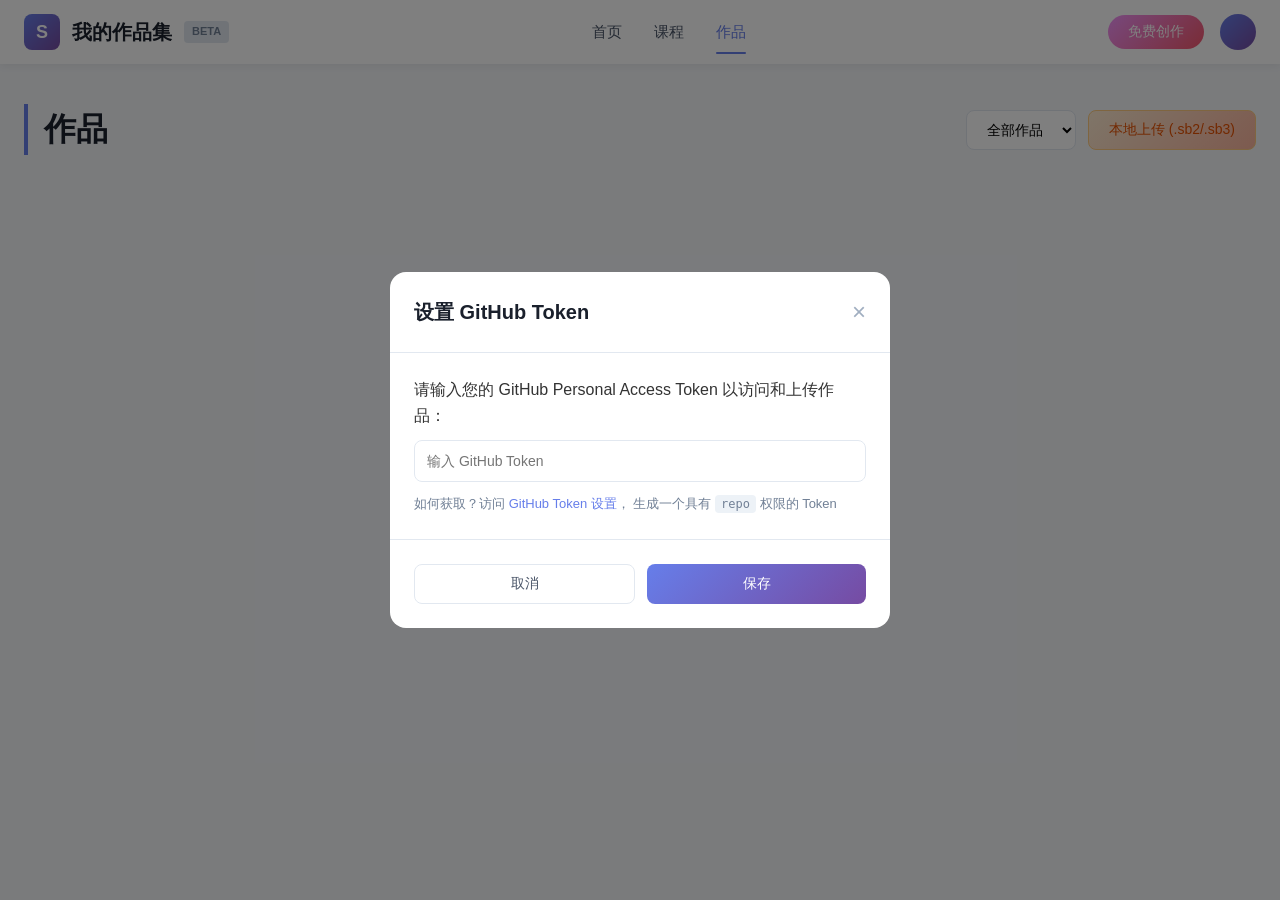
==== index.html @ a189ba2c "Add files via upload" ====
<!DOCTYPE html>
<html lang="zh-CN">
<head>
    <meta charset="UTF-8">
    <meta name="viewport" content="width=device-width, initial-scale=1.0">
    <title>我的作品集 - Scratch Projects</title>
    <link rel="stylesheet" href="styles.css">
</head>
<body>
    <!-- 顶部导航栏 -->
    <header class="header">
        <div class="header-container">
            <div class="logo">
                <span class="logo-icon">S</span>
                <span class="logo-text">我的作品集</span>
                <span class="beta-badge">BETA</span>
            </div>
            <nav class="nav">
                <a href="#" class="nav-item">首页</a>
                <a href="#" class="nav-item">课程</a>
                <a href="#" class="nav-item active">作品</a>
            </nav>
            <div class="header-actions">
                <button class="btn-create">免费创作</button>
                <div class="user-avatar"></div>
            </div>
        </div>
    </header>

    <!-- 主内容区域 -->
    <main class="main-content">
        <div class="content-container">
            <!-- 页面标题和操作栏 -->
            <div class="page-header">
                <h1 class="page-title">作品</h1>
                <div class="actions-bar">
                    <select class="filter-select">
                        <option value="all">全部作品</option>
                    </select>
                    <button class="btn-upload" onclick="showUploadModal()">
                        本地上传 (.sb2/.sb3)
                    </button>
                </div>
            </div>

            <!-- 作品列表 -->
            <div id="projects-grid" class="projects-grid">
                <!-- 作品卡片将通过JavaScript动态生成 -->
            </div>

            <!-- 加载提示 -->
            <div id="loading" class="loading" style="display: none;">
                <div class="spinner"></div>
                <p>加载中...</p>
            </div>
        </div>
    </main>

    <!-- Token设置模态框 -->
    <div id="token-modal" class="modal">
        <div class="modal-content">
            <div class="modal-header">
                <h2>设置 GitHub Token</h2>
                <button class="modal-close" onclick="closeTokenModal()">&times;</button>
            </div>
            <div class="modal-body">
                <p>请输入您的 GitHub Personal Access Token 以访问和上传作品：</p>
                <input type="password" id="token-input" class="token-input" placeholder="输入 GitHub Token">
                <p class="token-help">
                    如何获取？访问 
                    <a href="https://github.com/settings/tokens" target="_blank">GitHub Token 设置</a>，
                    生成一个具有 <code>repo</code> 权限的 Token
                </p>
            </div>
            <div class="modal-footer">
                <button class="btn btn-secondary" onclick="closeTokenModal()">取消</button>
                <button class="btn btn-primary" onclick="saveToken()">保存</button>
            </div>
        </div>
    </div>

    <!-- 上传文件模态框 -->
    <div id="upload-modal" class="modal">
        <div class="modal-content">
            <div class="modal-header">
                <h2>上传 Scratch 作品</h2>
                <button class="modal-close" onclick="closeUploadModal()">&times;</button>
            </div>
            <div class="modal-body">
                <div class="upload-area" id="upload-area">
                    <div class="upload-icon">📁</div>
                    <p>拖拽文件到此处或点击选择</p>
                    <input type="file" id="file-input" accept=".sb2,.sb3" style="display: none;">
                </div>
                <div id="upload-info" class="upload-info" style="display: none;">
                    <p>已选择文件：<strong id="selected-file-name"></strong></p>
                    <div class="progress-bar">
                        <div id="upload-progress" class="progress-fill"></div>
                    </div>
                </div>
            </div>
            <div class="modal-footer">
                <button class="btn btn-secondary" onclick="closeUploadModal()">取消</button>
                <button class="btn btn-primary" id="upload-btn" onclick="uploadFile()" disabled>上传</button>
            </div>
        </div>
    </div>

    <!-- 脚本引入 -->
    <script src="config.js"></script>
    <script src="app.js"></script>
</body>
</html>
---- styles.css ----
/* 全局样式 */
* {
    margin: 0;
    padding: 0;
    box-sizing: border-box;
}

body {
    font-family: -apple-system, BlinkMacSystemFont, 'Segoe UI', 'PingFang SC', 'Hiragino Sans GB', 'Microsoft YaHei', sans-serif;
    background: #f5f7fa;
    color: #333;
    line-height: 1.6;
}

/* 顶部导航栏 */
.header {
    background: #fff;
    box-shadow: 0 2px 8px rgba(0, 0, 0, 0.06);
    position: sticky;
    top: 0;
    z-index: 100;
}

.header-container {
    max-width: 1400px;
    margin: 0 auto;
    padding: 0 24px;
    height: 64px;
    display: flex;
    align-items: center;
    justify-content: space-between;
}

.logo {
    display: flex;
    align-items: center;
    gap: 12px;
}

.logo-icon {
    width: 36px;
    height: 36px;
    background: linear-gradient(135deg, #667eea 0%, #764ba2 100%);
    border-radius: 8px;
    display: flex;
    align-items: center;
    justify-content: center;
    color: white;
    font-weight: bold;
    font-size: 18px;
}

.logo-text {
    font-size: 20px;
    font-weight: 600;
    color: #1a202c;
}

.beta-badge {
    background: #e2e8f0;
    color: #718096;
    padding: 2px 8px;
    border-radius: 4px;
    font-size: 11px;
    font-weight: 600;
}

.nav {
    display: flex;
    gap: 32px;
}

.nav-item {
    color: #4a5568;
    text-decoration: none;
    font-size: 15px;
    padding: 8px 0;
    position: relative;
    transition: color 0.2s;
}

.nav-item:hover {
    color: #667eea;
}

.nav-item.active {
    color: #667eea;
    font-weight: 500;
}

.nav-item.active::after {
    content: '';
    position: absolute;
    bottom: -2px;
    left: 0;
    right: 0;
    height: 2px;
    background: #667eea;
    border-radius: 1px;
}

.header-actions {
    display: flex;
    align-items: center;
    gap: 16px;
}

.btn-create {
    background: linear-gradient(135deg, #f093fb 0%, #f5576c 100%);
    color: white;
    border: none;
    padding: 8px 20px;
    border-radius: 20px;
    font-size: 14px;
    cursor: pointer;
    transition: transform 0.2s, box-shadow 0.2s;
}

.btn-create:hover {
    transform: translateY(-2px);
    box-shadow: 0 4px 12px rgba(245, 87, 108, 0.3);
}

.user-avatar {
    width: 36px;
    height: 36px;
    background: linear-gradient(135deg, #667eea 0%, #764ba2 100%);
    border-radius: 50%;
    cursor: pointer;
}

/* 主内容区域 */
.main-content {
    max-width: 1400px;
    margin: 0 auto;
    padding: 40px 24px;
}

.content-container {
    width: 100%;
}

/* 页面标题和操作栏 */
.page-header {
    display: flex;
    justify-content: space-between;
    align-items: center;
    margin-bottom: 32px;
}

.page-title {
    font-size: 32px;
    font-weight: 700;
    color: #1a202c;
    border-left: 4px solid #667eea;
    padding-left: 16px;
}

.actions-bar {
    display: flex;
    gap: 12px;
    align-items: center;
}

.filter-select {
    padding: 10px 16px;
    border: 1px solid #e2e8f0;
    border-radius: 8px;
    font-size: 14px;
    background: white;
    cursor: pointer;
    outline: none;
    transition: border-color 0.2s;
}

.filter-select:hover,
.filter-select:focus {
    border-color: #667eea;
}

.btn-upload {
    background: linear-gradient(135deg, #ffecd2 0%, #fcb69f 100%);
    color: #e65100;
    border: 1px solid #ffcc80;
    padding: 10px 20px;
    border-radius: 8px;
    font-size: 14px;
    font-weight: 500;
    cursor: pointer;
    transition: transform 0.2s, box-shadow 0.2s;
}

.btn-upload:hover {
    transform: translateY(-2px);
    box-shadow: 0 4px 12px rgba(252, 182, 159, 0.3);
}

/* 作品列表网格 */
.projects-grid {
    display: grid;
    grid-template-columns: repeat(auto-fill, minmax(320px, 1fr));
    gap: 24px;
}

/* 作品卡片 */
.project-card {
    background: white;
    border-radius: 16px;
    overflow: hidden;
    box-shadow: 0 4px 16px rgba(0, 0, 0, 0.06);
    transition: transform 0.3s, box-shadow 0.3s;
    animation: fadeInUp 0.5s ease-out;
}

.project-card:hover {
    transform: translateY(-4px);
    box-shadow: 0 8px 24px rgba(0, 0, 0, 0.12);
}

@keyframes fadeInUp {
    from {
        opacity: 0;
        transform: translateY(20px);
    }
    to {
        opacity: 1;
        transform: translateY(0);
    }
}

.project-thumbnail {
    height: 200px;
    background: linear-gradient(135deg, #667eea 0%, #764ba2 100%);
    display: flex;
    align-items: center;
    justify-content: center;
    position: relative;
    overflow: hidden;
}

.project-thumbnail img {
    width: 100%;
    height: 100%;
    object-fit: cover;
}

.thumbnail-placeholder {
    color: white;
    font-size: 48px;
    font-weight: bold;
}

.local-badge {
    position: absolute;
    top: 12px;
    right: 12px;
    background: rgba(255, 255, 255, 0.9);
    color: #667eea;
    padding: 4px 12px;
    border-radius: 12px;
    font-size: 12px;
    font-weight: 500;
}

.project-info {
    padding: 20px;
}

.project-title {
    font-size: 18px;
    font-weight: 600;
    color: #1a202c;
    margin-bottom: 12px;
    display: flex;
    justify-content: space-between;
    align-items: center;
}

.project-menu-btn {
    background: #e2e8f0;
    border: none;
    width: 32px;
    height: 32px;
    border-radius: 8px;
    cursor: pointer;
    font-size: 16px;
    transition: background 0.2s;
}

.project-menu-btn:hover {
    background: #cbd5e0;
}

.project-description {
    color: #718096;
    font-size: 14px;
    margin-bottom: 12px;
    line-height: 1.6;
    display: -webkit-box;
    -webkit-line-clamp: 2;
    -webkit-box-orient: vertical;
    overflow: hidden;
}

.project-tags {
    margin-bottom: 16px;
}

.tag {
    display: inline-block;
    background: #edf2f7;
    color: #4a5568;
    padding: 4px 10px;
    border-radius: 4px;
    font-size: 12px;
    margin-right: 6px;
}

.project-meta {
    display: flex;
    justify-content: space-between;
    align-items: center;
    padding-top: 16px;
    border-top: 1px solid #e2e8f0;
    margin-bottom: 16px;
}

.author {
    display: flex;
    align-items: center;
    gap: 8px;
    color: #4a5568;
    font-size: 14px;
}

.author-avatar {
    width: 28px;
    height: 28px;
    background: linear-gradient(135deg, #667eea 0%, #764ba2 100%);
    border-radius: 50%;
    display: flex;
    align-items: center;
    justify-content: center;
    color: white;
    font-size: 12px;
    font-weight: bold;
}

.project-date {
    color: #a0aec0;
    font-size: 13px;
}

.project-actions {
    display: flex;
    gap: 8px;
}

.btn {
    padding: 10px 20px;
    border-radius: 8px;
    font-size: 14px;
    font-weight: 500;
    cursor: pointer;
    border: none;
    transition: all 0.2s;
    flex: 1;
}

.btn-primary {
    background: linear-gradient(135deg, #667eea 0%, #764ba2 100%);
    color: white;
}

.btn-primary:hover {
    transform: translateY(-2px);
    box-shadow: 0 4px 12px rgba(102, 126, 234, 0.3);
}

.btn-secondary {
    background: white;
    color: #4a5568;
    border: 1px solid #e2e8f0;
}

.btn-secondary:hover {
    background: #f7fafc;
    border-color: #cbd5e0;
}

.btn-danger {
    background: #fff5f5;
    color: #e53e3e;
    border: 1px solid #fed7d7;
}

.btn-danger:hover {
    background: #fed7d7;
}

/* 加载提示 */
.loading {
    text-align: center;
    padding: 60px 0;
    color: #718096;
}

.spinner {
    width: 48px;
    height: 48px;
    border: 4px solid #e2e8f0;
    border-top: 4px solid #667eea;
    border-radius: 50%;
    animation: spin 1s linear infinite;
    margin: 0 auto 16px;
}

@keyframes spin {
    0% { transform: rotate(0deg); }
    100% { transform: rotate(360deg); }
}

/* 模态框 */
.modal {
    display: none;
    position: fixed;
    top: 0;
    left: 0;
    right: 0;
    bottom: 0;
    background: rgba(0, 0, 0, 0.5);
    z-index: 1000;
    align-items: center;
    justify-content: center;
    animation: fadeIn 0.3s;
}

.modal.active {
    display: flex;
}

@keyframes fadeIn {
    from {
        opacity: 0;
    }
    to {
        opacity: 1;
    }
}

.modal-content {
    background: white;
    border-radius: 16px;
    width: 90%;
    max-width: 500px;
    max-height: 90vh;
    overflow-y: auto;
    animation: slideUp 0.3s;
}

@keyframes slideUp {
    from {
        transform: translateY(50px);
        opacity: 0;
    }
    to {
        transform: translateY(0);
        opacity: 1;
    }
}

.modal-header {
    padding: 24px;
    border-bottom: 1px solid #e2e8f0;
    display: flex;
    justify-content: space-between;
    align-items: center;
}

.modal-header h2 {
    font-size: 20px;
    color: #1a202c;
}

.modal-close {
    background: none;
    border: none;
    font-size: 24px;
    cursor: pointer;
    color: #a0aec0;
    transition: color 0.2s;
}

.modal-close:hover {
    color: #4a5568;
}

.modal-body {
    padding: 24px;
}

.token-input {
    width: 100%;
    padding: 12px;
    border: 1px solid #e2e8f0;
    border-radius: 8px;
    font-size: 14px;
    margin-top: 12px;
    outline: none;
    transition: border-color 0.2s;
}

.token-input:focus {
    border-color: #667eea;
}

.token-help {
    margin-top: 12px;
    font-size: 13px;
    color: #718096;
}

.token-help a {
    color: #667eea;
    text-decoration: none;
}

.token-help a:hover {
    text-decoration: underline;
}

.token-help code {
    background: #edf2f7;
    padding: 2px 6px;
    border-radius: 4px;
    font-size: 12px;
}

.modal-footer {
    padding: 24px;
    border-top: 1px solid #e2e8f0;
    display: flex;
    gap: 12px;
    justify-content: flex-end;
}

/* 上传区域 */
.upload-area {
    border: 2px dashed #cbd5e0;
    border-radius: 12px;
    padding: 40px;
    text-align: center;
    cursor: pointer;
    transition: all 0.2s;
}

.upload-area:hover,
.upload-area.dragover {
    border-color: #667eea;
    background: #f7fafc;
}

.upload-icon {
    font-size: 48px;
    margin-bottom: 12px;
}

.upload-info {
    margin-top: 20px;
    padding: 16px;
    background: #f7fafc;
    border-radius: 8px;
}

.progress-bar {
    width: 100%;
    height: 8px;
    background: #e2e8f0;
    border-radius: 4px;
    overflow: hidden;
    margin-top: 12px;
}

.progress-fill {
    height: 100%;
    background: linear-gradient(135deg, #667eea 0%, #764ba2 100%);
    width: 0%;
    transition: width 0.3s;
}

/* 播放器页面 */
.player-content {
    max-width: 1400px;
    margin: 0 auto;
    padding: 40px 24px;
}

.player-container {
    width: 100%;
}

.player-info {
    margin-bottom: 24px;
    display: flex;
    justify-content: space-between;
    align-items: center;
}

.player-info h1 {
    font-size: 28px;
    color: #1a202c;
}

.player-actions {
    display: flex;
    gap: 12px;
}

.player-wrapper {
    width: 100%;
    height: calc(100vh - 200px);
    min-height: 600px;
    background: white;
    border-radius: 16px;
    overflow: hidden;
    box-shadow: 0 4px 16px rgba(0, 0, 0, 0.06);
    position: relative;
}

.player-iframe {
    width: 100%;
    height: 100%;
    border: none;
}

.loading-player {
    display: flex;
    flex-direction: column;
    align-items: center;
    justify-content: center;
    height: 100%;
    color: #718096;
}

.error-message {
    display: flex;
    flex-direction: column;
    align-items: center;
    justify-content: center;
    height: 100%;
    color: #718096;
}

.error-icon {
    font-size: 64px;
    margin-bottom: 16px;
}

.error-message h3 {
    font-size: 24px;
    color: #1a202c;
    margin-bottom: 8px;
}

.error-message p {
    margin-bottom: 24px;
}

/* 响应式设计 */
@media (max-width: 768px) {
    .header-container {
        padding: 0 16px;
    }
    
    .nav {
        display: none;
    }
    
    .main-content {
        padding: 24px 16px;
    }
    
    .page-header {
        flex-direction: column;
        gap: 16px;
        align-items: flex-start;
    }
    
    .projects-grid {
        grid-template-columns: 1fr;
    }
    
    .player-info {
        flex-direction: column;
        gap: 16px;
        align-items: flex-start;
    }
    
    .player-wrapper {
        height: calc(100vh - 240px);
        min-height: 400px;
    }
}
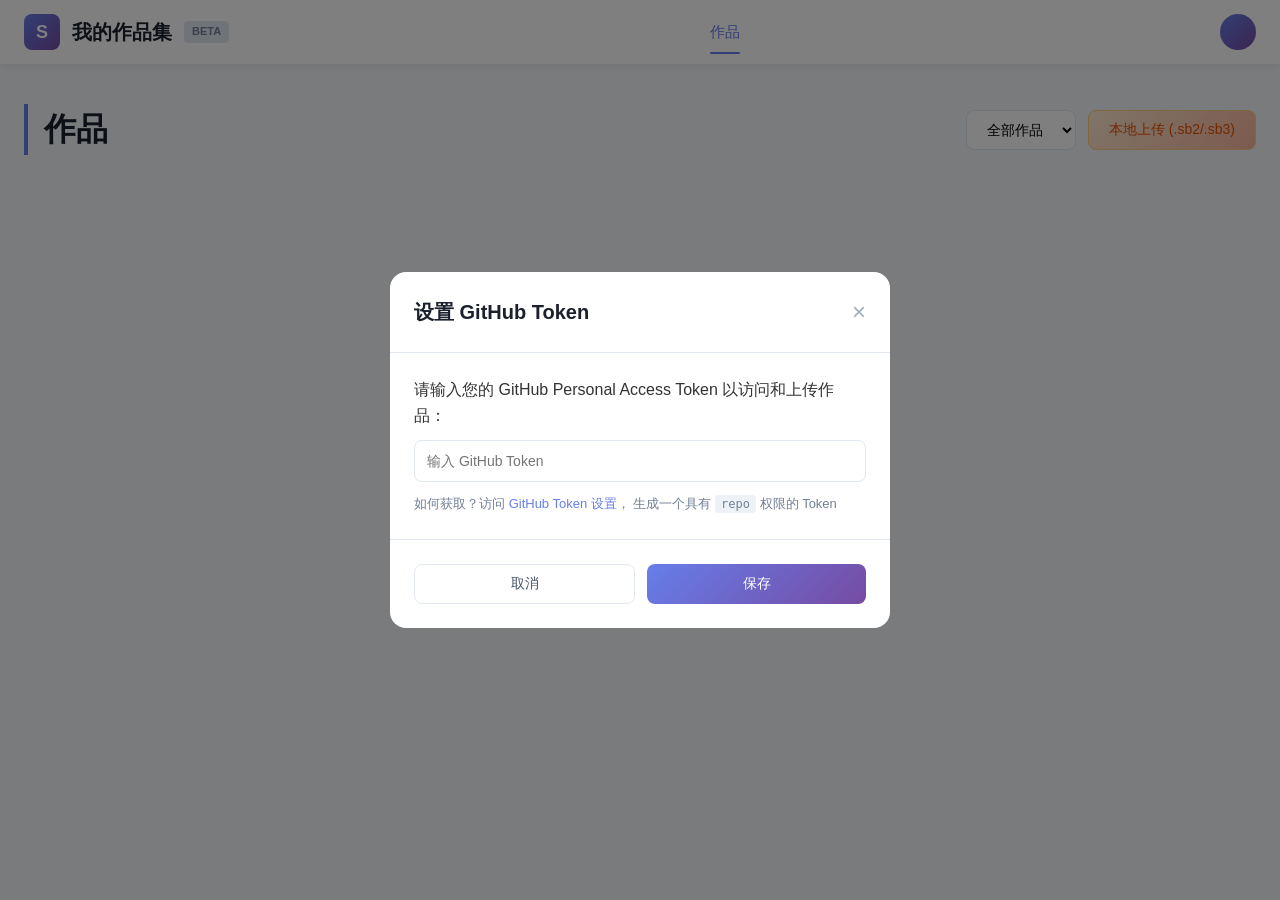
==== commit 7bb88de8: "Add files via upload" ====
--- a/index.html
+++ b/index.html
@@ -16,12 +16,9 @@
                 <span class="beta-badge">BETA</span>
             </div>
             <nav class="nav">
-                <a href="#" class="nav-item">首页</a>
-                <a href="#" class="nav-item">课程</a>
                 <a href="#" class="nav-item active">作品</a>
             </nav>
             <div class="header-actions">
-                <button class="btn-create">免费创作</button>
                 <div class="user-avatar"></div>
             </div>
         </div>
